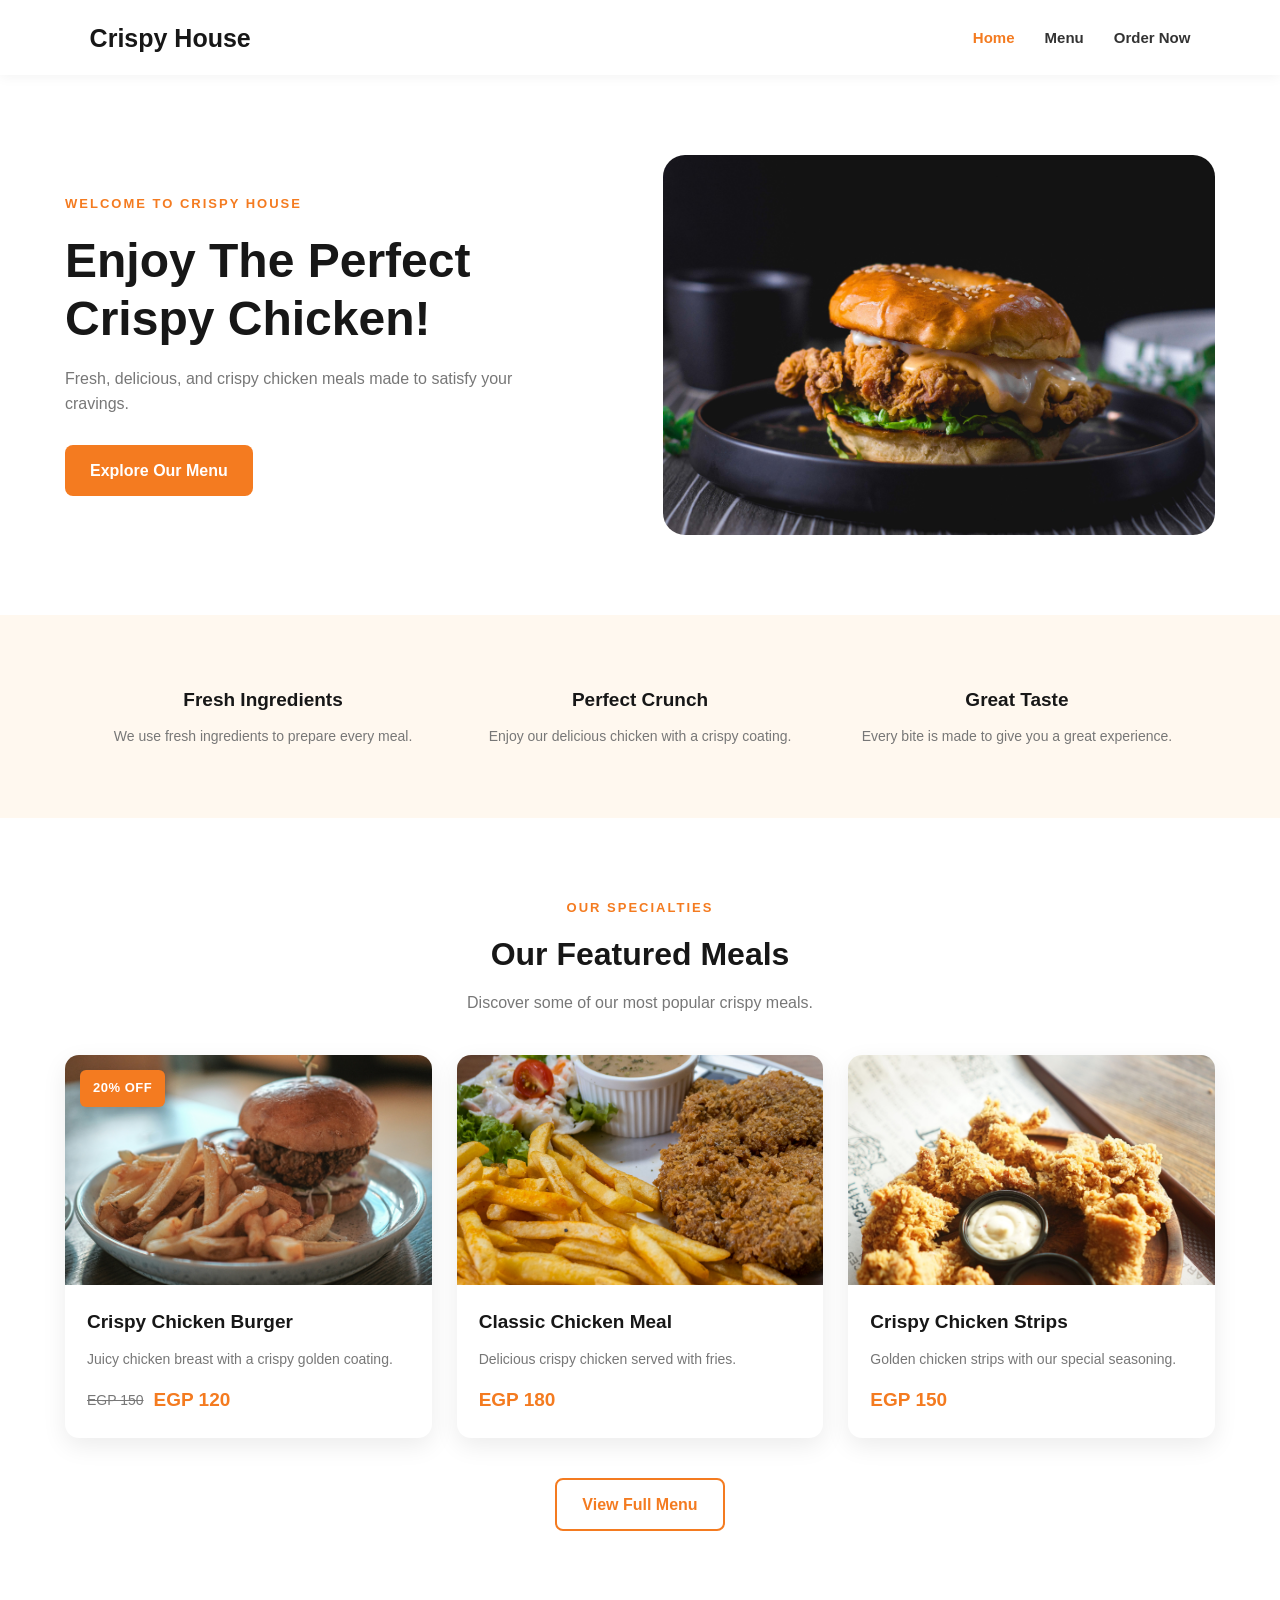
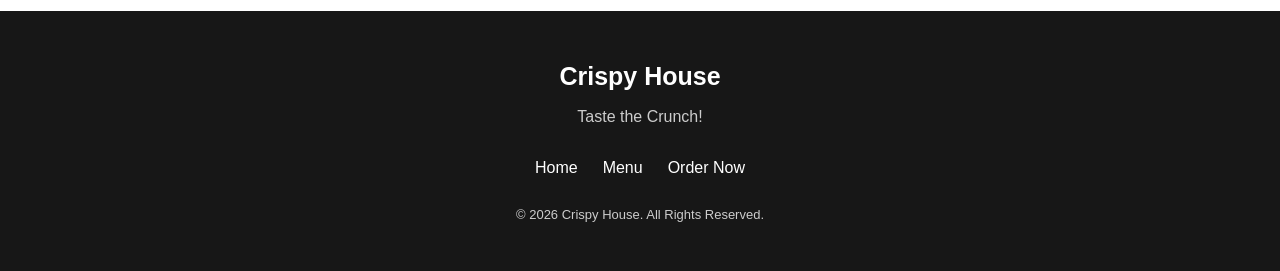
==== index.html @ 1173f4e4 "Add files via upload" ====
<!doctype html>
<html lang="en">
  <head>
    <meta charset="UTF-8" />
    <meta
      name="description"
      content="Discover delicious crispy chicken meals at Crispy House."
    />
    <meta name="viewport" content="width=device-width, initial-scale=1.0" />

    <title>Crispy House</title>

    <link rel="stylesheet" href="static/css/style.css" />
  </head>

  <body>
    <!-- Header -->
    <header class="main-header">
      <div class="logo">
        <a href="index.html">Crispy House</a>
      </div>

      <nav class="main-nav">
        <ul>
          <li><a href="index.html" class="active">Home</a></li>
          <li><a href="menu.html">Menu</a></li>
          <li><a href="order.html">Order Now</a></li>
        </ul>
      </nav>
    </header>

    <main>
      <!-- Hero Section -->
      <section class="hero">
        <div class="hero-content">
          <p class="hero-subtitle">WELCOME TO CRISPY HOUSE</p>

          <h1>Enjoy The Perfect Crispy Chicken!</h1>

          <p class="hero-description">
            Fresh, delicious, and crispy chicken meals made to satisfy your
            cravings.
          </p>

          <a href="menu.html" class="hero-button"> Explore Our Menu </a>
        </div>

        <div class="hero-image">
          <img
            src="static/images/branding/hero-chicken.jpg"
            alt="Crispy chicken sandwich with fresh ingredients"
          />
        </div>
      </section>

      <!-- Features Section -->
      <section class="features">
        <div class="feature">
          <h3>Fresh Ingredients</h3>
          <p>We use fresh ingredients to prepare every meal.</p>
        </div>

        <div class="feature">
          <h3>Perfect Crunch</h3>
          <p>Enjoy our delicious chicken with a crispy coating.</p>
        </div>

        <div class="feature">
          <h3>Great Taste</h3>
          <p>Every bite is made to give you a great experience.</p>
        </div>
      </section>

      <!-- Featured Meals Section -->
      <section class="featured-meals">
        <div class="section-heading">
          <p class="section-subtitle">OUR SPECIALTIES</p>

          <h2>Our Featured Meals</h2>

          <p>Discover some of our most popular crispy meals.</p>
        </div>

        <div class="meals-container">
          <!-- Meal 1: Discounted Burger -->
          <div class="meal-card">
            <div class="meal-image">
              <img
                src="static/images/products/crispy-burger.jpg"
                alt="Crispy Chicken Burger"
              />

              <span class="discount-badge">20% OFF</span>
            </div>

            <div class="meal-info">
              <h3>Crispy Chicken Burger</h3>

              <p>Juicy chicken breast with a crispy golden coating.</p>

              <div class="meal-pricing">
                <span class="old-price">EGP 150</span>
                <span class="meal-price">EGP 120</span>
              </div>
            </div>
          </div>

          <!-- Meal 2 -->
          <div class="meal-card">
            <div class="meal-image">
              <img
                src="static/images/products/chicken-meal.jpg"
                alt="Classic Crispy Chicken Meal with Fries"
              />
            </div>

            <div class="meal-info">
              <h3>Classic Chicken Meal</h3>

              <p>Delicious crispy chicken served with fries.</p>

              <span class="meal-price">EGP 180</span>
            </div>
          </div>

          <!-- Meal 3 -->
          <div class="meal-card">
            <div class="meal-image">
              <img
                src="static/images/products/chicken-strips.jpg"
                alt="Crispy Golden Chicken Strips"
              />
            </div>

            <div class="meal-info">
              <h3>Crispy Chicken Strips</h3>

              <p>Golden chicken strips with our special seasoning.</p>

              <span class="meal-price">EGP 150</span>
            </div>
          </div>
        </div>

        <div class="menu-link">
          <a href="menu.html">View Full Menu</a>
        </div>
      </section>
    </main>

    <!-- Footer -->
    <footer class="main-footer">
      <div class="footer-content">
        <h2>Crispy House</h2>

        <p>Taste the Crunch!</p>

        <nav class="footer-nav">
          <a href="index.html">Home</a>
          <a href="menu.html">Menu</a>
          <a href="order.html">Order Now</a>
        </nav>

        <p class="copyright">&copy; 2026 Crispy House. All Rights Reserved.</p>
      </div>
    </footer>
  </body>
</html>
---- static/css/style.css ----
/* =========================
   1. Global Styles
========================= */

:root {
  --primary-color: #f47b20;
  --primary-dark: #d9630d;
  --dark-color: #171717;
  --text-color: #333333;
  --muted-color: #777777;
  --background-color: #fff8ef;
  --white-color: #ffffff;
  --border-color: #eeeeee;

  --container-width: 1200px;

  --small-radius: 8px;
  --medium-radius: 14px;
  --large-radius: 22px;

  --shadow: 0 8px 25px rgba(0, 0, 0, 0.08);
  --transition: 0.3s ease;
}

* {
  margin: 0;
  padding: 0;
  box-sizing: border-box;
}

html {
  scroll-behavior: smooth;
}

body {
  font-family: Arial, Helvetica, sans-serif;
  color: var(--text-color);
  background-color: var(--white-color);
  line-height: 1.6;
}

a {
  text-decoration: none;
  color: inherit;
}

ul {
  list-style: none;
}

img {
  display: block;
  max-width: 100%;
}

/* =========================
   2. Header & Navigation
========================= */

.main-header {
  width: 100%;
  min-height: 75px;
  padding: 15px 7%;

  display: flex;
  align-items: center;
  justify-content: space-between;

  background-color: var(--white-color);
  box-shadow: 0 2px 12px rgba(0, 0, 0, 0.05);

  position: relative;
  z-index: 10;
}

.logo a {
  font-size: 25px;
  font-weight: bold;
  color: var(--dark-color);
}

.logo a:hover {
  color: var(--primary-color);
}

.main-nav ul {
  display: flex;
  align-items: center;
  gap: 30px;
}

.main-nav a {
  font-size: 15px;
  font-weight: 600;
  transition: var(--transition);
}

.main-nav a:hover,
.main-nav a.active {
  color: var(--primary-color);
}

/* =========================
   3. Home Hero Section
========================= */

.hero {
  max-width: var(--container-width);
  min-height: 540px;
  margin: 0 auto;
  padding: 70px 25px;

  display: flex;
  align-items: center;
  justify-content: space-between;
  gap: 45px;
}

.hero-content {
  flex: 1;
}

.hero-subtitle,
.section-subtitle {
  color: var(--primary-color);
  font-size: 13px;
  font-weight: bold;
  letter-spacing: 2px;
}

.hero-content h1 {
  color: var(--dark-color);
  font-size: 48px;
  line-height: 1.2;
  margin: 18px 0;
}

.hero-description {
  color: var(--muted-color);
  max-width: 500px;
  margin-bottom: 28px;
}

.hero-button {
  display: inline-block;
  padding: 13px 25px;
  background-color: var(--primary-color);
  color: var(--white-color);
  border-radius: var(--small-radius);
  font-weight: bold;
  transition: var(--transition);
}

.hero-button:hover {
  background-color: var(--primary-dark);
  transform: translateY(-3px);
}

.hero-image {
  flex: 1;
  height: 380px;
  border-radius: var(--large-radius);
  overflow: hidden;
}

.hero-image img {
  width: 100%;
  height: 100%;
  object-fit: cover;
}

/* =========================
   4. Features Section
========================= */

.features {
  padding: 55px 7%;
  background-color: var(--background-color);

  display: grid;
  grid-template-columns: repeat(3, 1fr);
  gap: 30px;
}

.feature {
  text-align: center;
  padding: 15px;
}

.feature h3 {
  color: var(--dark-color);
  margin-bottom: 10px;
  font-size: 19px;
}

.feature p {
  color: var(--muted-color);
  font-size: 14px;
}

/* =========================
   5. Featured Meals Section
========================= */

.featured-meals {
  max-width: var(--container-width);
  margin: 0 auto;
  padding: 80px 25px;
}

.section-heading {
  text-align: center;
  margin-bottom: 40px;
}

.section-heading h2 {
  color: var(--dark-color);
  font-size: 32px;
  margin: 10px 0;
}

.section-heading > p:last-child {
  color: var(--muted-color);
}

.meals-container {
  display: grid;
  grid-template-columns: repeat(3, minmax(0, 1fr));
  gap: 25px;
}

.meal-card {
  background-color: var(--white-color);
  border-radius: var(--medium-radius);
  overflow: hidden;
  box-shadow: var(--shadow);
  transition: var(--transition);
}

.meal-card:hover {
  transform: translateY(-7px);
}

.meal-image {
  height: 230px;
  position: relative;
  overflow: hidden;
}

.meal-image img {
  width: 100%;
  height: 100%;
  object-fit: cover;
  transition: var(--transition);
}

.meal-card:hover .meal-image img {
  transform: scale(1.06);
}

.meal-info {
  padding: 22px;
}

.meal-info h3 {
  color: var(--dark-color);
  margin-bottom: 10px;
  font-size: 19px;
}

.meal-info p {
  color: var(--muted-color);
  font-size: 14px;
  margin-bottom: 15px;
}

.meal-price {
  display: inline-block;
  color: var(--primary-color);
  font-size: 19px;
  font-weight: bold;
}

.menu-link {
  text-align: center;
  margin-top: 40px;
}

.menu-link a {
  display: inline-block;
  padding: 12px 25px;
  border: 2px solid var(--primary-color);
  color: var(--primary-color);
  border-radius: var(--small-radius);
  font-weight: bold;
  transition: var(--transition);
}

.menu-link a:hover {
  background-color: var(--primary-color);
  color: var(--white-color);
}

/* =========================
   6. Menu Hero Section
========================= */

.menu-hero {
  background-color: var(--background-color);
  text-align: center;
  padding: 90px 20px 70px;
}

.menu-hero h1 {
  font-size: 42px;
  color: var(--dark-color);
  margin: 12px 0;
}

.menu-hero > p:last-child {
  color: var(--muted-color);
  max-width: 650px;
  margin: 0 auto;
  line-height: 1.7;
}

/* =========================
   7. Menu Products Section
========================= */

.menu-section {
  max-width: var(--container-width);
  margin: 0 auto;
  padding: 70px 20px;
}

.menu-category {
  margin-bottom: 80px;
  scroll-margin-top: 30px;
}

.menu-category:last-child {
  margin-bottom: 0;
}

.menu-category .section-heading {
  text-align: center;
  margin-bottom: 35px;
}

.menu-category .section-heading h2 {
  color: var(--dark-color);
  font-size: 30px;
  margin: 10px 0;
}

.menu-products {
  display: grid;
  grid-template-columns: repeat(3, minmax(0, 1fr));
  gap: 25px;
}

.product-card {
  background-color: var(--white-color);
  border-radius: var(--medium-radius);
  overflow: hidden;
  box-shadow: var(--shadow);
  transition: var(--transition);
}

.product-card:hover {
  transform: translateY(-7px);
}

.product-image {
  height: 230px;
  position: relative;
  overflow: hidden;
}

.product-image img {
  width: 100%;
  height: 100%;
  object-fit: cover;
  transition: var(--transition);
}

.product-card:hover .product-image img {
  transform: scale(1.05);
}

.product-info {
  padding: 22px;
}

.product-info h3 {
  color: var(--dark-color);
  font-size: 20px;
  margin-bottom: 12px;
}

.product-info > p {
  color: var(--muted-color);
  font-size: 14px;
  line-height: 1.7;
  min-height: 48px;
  margin-bottom: 20px;
}

.product-bottom {
  display: flex;
  align-items: center;
  justify-content: space-between;
  gap: 10px;
}

.product-price {
  color: var(--primary-color);
  font-size: 19px;
  font-weight: bold;
}

.product-button {
  display: inline-block;
  background-color: var(--primary-color);
  color: var(--white-color);
  padding: 10px 15px;
  border-radius: var(--small-radius);
  font-size: 13px;
  font-weight: bold;
  transition: var(--transition);
}

.product-button:hover {
  background-color: var(--primary-dark);
  color: var(--white-color);
}

/* =========================
   8. Discount System
========================= */

.discount-badge {
  position: absolute;
  top: 15px;
  left: 15px;
  z-index: 2;

  background-color: var(--primary-color);
  color: var(--white-color);

  padding: 8px 13px;
  border-radius: 6px;

  font-size: 13px;
  font-weight: bold;
  letter-spacing: 0.5px;

  box-shadow: 0 4px 12px rgba(0, 0, 0, 0.2);

  transition: var(--transition);
  animation: discountPulse 2.5s ease-in-out infinite;
}

.product-card:hover .discount-badge,
.meal-card:hover .discount-badge {
  background-color: var(--primary-dark);
  transform: scale(1.08) rotate(-3deg);
  animation-play-state: paused;
}

.product-pricing,
.meal-pricing {
  display: flex;
  align-items: center;
  gap: 10px;
  flex-wrap: wrap;
}

.old-price {
  color: var(--muted-color);
  text-decoration: line-through;
  font-size: 14px;
  font-weight: normal;
}

.product-pricing .product-price,
.meal-pricing .meal-price {
  color: var(--primary-color);
  font-size: 19px;
  font-weight: bold;
}

@keyframes discountPulse {
  0%,
  100% {
    box-shadow: 0 4px 12px rgba(0, 0, 0, 0.2);
  }

  50% {
    box-shadow: 0 4px 18px rgba(244, 123, 32, 0.5);
  }
}

/* =========================
   9. Footer
========================= */

.main-footer {
  background-color: var(--dark-color);
  color: var(--white-color);
  text-align: center;
  padding: 45px 20px;
}

.footer-content h2 {
  font-size: 25px;
  margin-bottom: 8px;
}

.footer-content > p {
  color: #cccccc;
}

.footer-nav {
  display: flex;
  justify-content: center;
  gap: 25px;
  margin: 25px 0;
}

.footer-nav a {
  color: var(--white-color);
  transition: var(--transition);
}

.footer-nav a:hover {
  color: var(--primary-color);
}

.copyright {
  font-size: 13px;
  color: #999999;
  margin-top: 20px;
}

/* =========================
   10. Responsive Design
========================= */

@media (max-width: 992px) {
  .hero-content h1 {
    font-size: 38px;
  }

  .meals-container,
  .menu-products {
    grid-template-columns: repeat(2, minmax(0, 1fr));
  }
}

@media (max-width: 768px) {
  .main-header {
    padding: 15px 5%;
    flex-direction: column;
    gap: 15px;
  }

  .main-nav ul {
    gap: 20px;
  }

  .hero {
    flex-direction: column;
    text-align: center;
    padding: 50px 20px;
  }

  .hero-content h1 {
    font-size: 35px;
  }

  .hero-description {
    margin-left: auto;
    margin-right: auto;
  }

  .hero-image {
    width: 100%;
    height: 300px;
  }

  .features {
    grid-template-columns: 1fr;
    gap: 15px;
  }

  .menu-hero {
    padding: 65px 20px 50px;
  }

  .menu-hero h1 {
    font-size: 32px;
  }

  .menu-section {
    padding: 50px 20px;
  }

  .menu-category {
    margin-bottom: 60px;
  }
}

@media (max-width: 480px) {
  .meals-container,
  .menu-products {
    grid-template-columns: 1fr;
  }

  .product-image,
  .meal-image {
    height: 220px;
  }

  .product-info,
  .meal-info {
    padding: 18px;
  }

  .main-nav ul {
    gap: 14px;
  }

  .main-nav a {
    font-size: 13px;
  }

  .hero-content h1 {
    font-size: 30px;
  }

  .section-heading h2 {
    font-size: 27px;
  }

  .discount-badge {
    top: 10px;
    left: 10px;
    padding: 7px 10px;
    font-size: 12px;
  }

  .product-pricing,
  .meal-pricing {
    gap: 7px;
  }

  .product-bottom {
    flex-wrap: wrap;
  }
}

/* =========================
   11. Accessibility
========================= */

@media (prefers-reduced-motion: reduce) {
  *,
  *::before,
  *::after {
    scroll-behavior: auto !important;
    animation-duration: 0.01ms !important;
    animation-iteration-count: 1 !important;
    transition-duration: 0.01ms !important;
  }
}

/* =========================
   12. Order Page
========================= */

.order-hero {
  background-color: var(--background-color);
  text-align: center;
  padding: 75px 20px 60px;
}

.order-hero h1 {
  color: var(--dark-color);
  font-size: 42px;
  margin: 12px 0;
}

.order-hero > p:last-child {
  color: var(--muted-color);
}

/* Order Section */

.order-section {
  max-width: 1000px;
  margin: 0 auto;
  padding: 65px 20px;
}

.order-form {
  display: flex;
  flex-direction: column;
  gap: 45px;
}

.order-step {
  background-color: var(--white-color);
  border: 1px solid var(--border-color);
  border-radius: var(--large-radius);
  padding: 30px;
  box-shadow: var(--shadow);
}

.order-step-heading {
  display: flex;
  align-items: center;
  gap: 15px;
  margin-bottom: 30px;
}

.step-number {
  width: 42px;
  height: 42px;
  flex-shrink: 0;

  display: flex;
  align-items: center;
  justify-content: center;

  background-color: var(--primary-color);
  color: var(--white-color);

  border-radius: 50%;
  font-size: 20px;
  font-weight: bold;
}

.order-step-heading h2 {
  color: var(--dark-color);
  font-size: 24px;
}

.order-step-heading p {
  color: var(--muted-color);
  font-size: 14px;
}

/* Order Products */

.order-products {
  display: grid;
  grid-template-columns: repeat(3, minmax(0, 1fr));
  gap: 20px;
}

.order-product-card {
  overflow: hidden;
  border: 1px solid var(--border-color);
  border-radius: var(--medium-radius);
  transition: var(--transition);
}

.order-product-card:hover {
  transform: translateY(-5px);
  box-shadow: var(--shadow);
}

.order-product-image {
  height: 180px;
  overflow: hidden;
}

.order-product-image img {
  width: 100%;
  height: 100%;
  object-fit: cover;
}

.order-product-info {
  padding: 18px;
}

.order-product-info h3 {
  color: var(--dark-color);
  font-size: 17px;
  margin-bottom: 8px;
}

.order-product-info > p {
  color: var(--primary-color);
  font-weight: bold;
  font-size: 18px;
  margin-bottom: 15px;
}

.order-product-info label {
  display: block;
  color: var(--text-color);
  font-size: 14px;
  font-weight: bold;
  margin-bottom: 7px;
}

.order-product-info input {
  width: 100%;
  padding: 10px;
  border: 1px solid var(--border-color);
  border-radius: var(--small-radius);
  font-size: 15px;
  outline: none;
}

.order-product-info input:focus {
  border-color: var(--primary-color);
}

/* Customer Details */

.customer-details {
  display: flex;
  flex-direction: column;
  gap: 20px;
}

.form-group {
  display: flex;
  flex-direction: column;
  gap: 8px;
}

.form-group label {
  color: var(--dark-color);
  font-size: 15px;
  font-weight: bold;
}

.form-group input,
.form-group textarea {
  width: 100%;
  padding: 13px 15px;

  border: 1px solid var(--border-color);
  border-radius: var(--small-radius);

  font-family: inherit;
  font-size: 14px;

  outline: none;
  transition: var(--transition);
}

.form-group input:focus,
.form-group textarea:focus {
  border-color: var(--primary-color);
}

.form-group textarea {
  resize: vertical;
}

/* Order Summary */

.order-summary {
  background-color: var(--background-color);
  padding: 30px;
  border-radius: var(--medium-radius);
}

.order-summary h2 {
  color: var(--dark-color);
  font-size: 23px;
  margin-bottom: 10px;
}

.order-summary > p {
  color: var(--muted-color);
  font-size: 14px;
  margin-bottom: 25px;
}

.summary-total {
  display: flex;
  justify-content: space-between;
  align-items: center;
  gap: 15px;

  padding: 20px 0;
  border-top: 1px solid var(--border-color);
  border-bottom: 1px solid var(--border-color);

  margin-bottom: 25px;
}

.summary-total span {
  color: var(--dark-color);
  font-weight: bold;
}

.summary-total strong {
  color: var(--primary-color);
}

.confirm-order-button {
  width: 100%;
  padding: 14px;

  background-color: var(--primary-color);
  color: var(--white-color);

  border: none;
  border-radius: var(--small-radius);

  font-size: 16px;
  font-weight: bold;
  cursor: pointer;

  transition: var(--transition);
}

.confirm-order-button:hover {
  background-color: var(--primary-dark);
}

/* Order Responsive Design */

@media (max-width: 768px) {
  .order-hero {
    padding: 60px 20px 45px;
  }

  .order-hero h1 {
    font-size: 32px;
  }

  .order-products {
    grid-template-columns: repeat(2, minmax(0, 1fr));
  }

  .order-step {
    padding: 22px;
  }
}

@media (max-width: 480px) {
  .order-products {
    grid-template-columns: 1fr;
  }

  .order-product-image {
    height: 220px;
  }

  .order-step-heading h2 {
    font-size: 20px;
  }

  .summary-total {
    flex-direction: column;
    align-items: flex-start;
  }

  .order-summary {
    padding: 22px;
  }
}
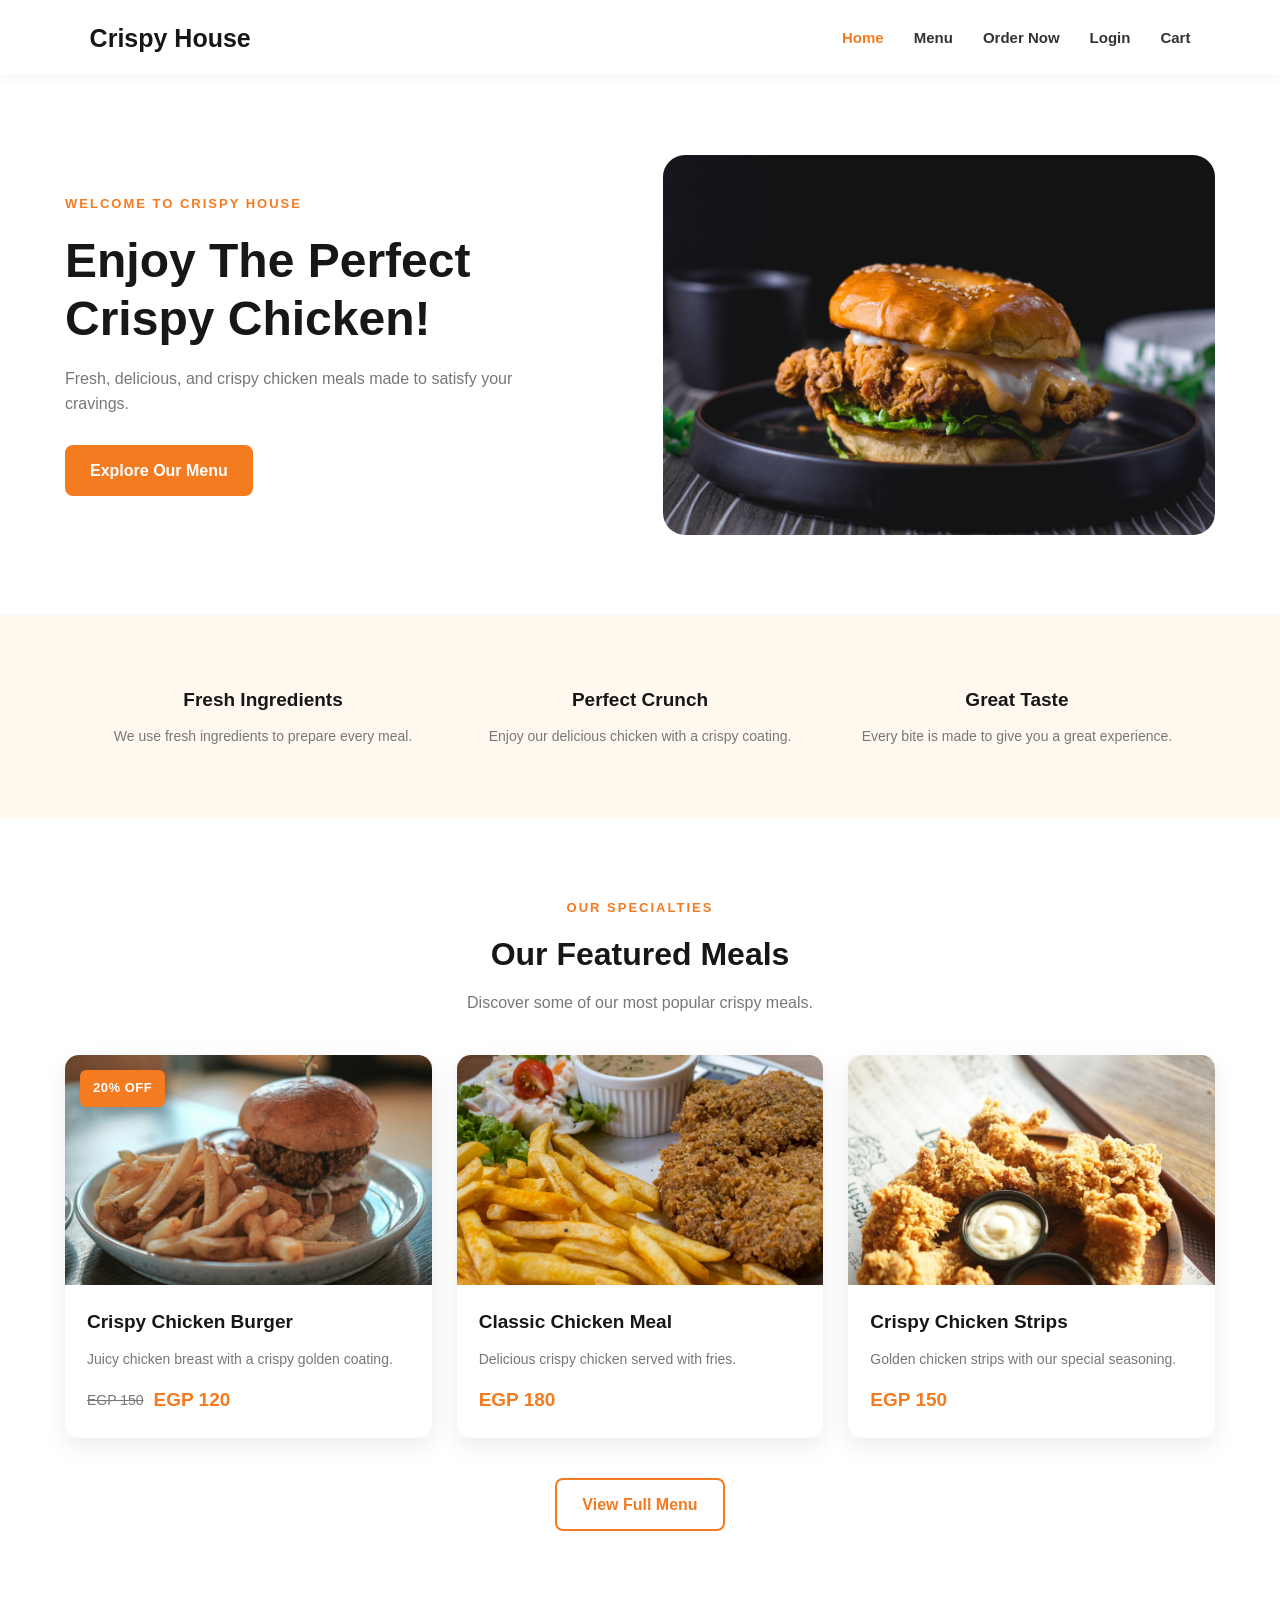
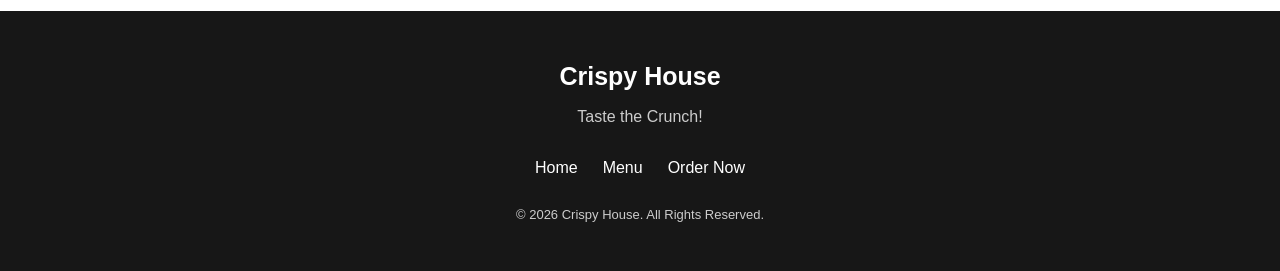
==== commit 590ca551: "Update Crispy House website Update Crispy House website" ====
--- a/index.html
+++ b/index.html
@@ -1,4 +1,4 @@
-<!doctype html>
+﻿<!doctype html>
 <html lang="en">
   <head>
     <meta charset="UTF-8" />
@@ -23,8 +23,10 @@
       <nav class="main-nav">
         <ul>
           <li><a href="index.html" class="active">Home</a></li>
-          <li><a href="menu.html">Menu</a></li>
-          <li><a href="order.html">Order Now</a></li>
+          <li><a href="templates/menu.html">Menu</a></li>
+          <li><a href="templates/order.html">Order Now</a></li>
+          <li><a href="templates/login.html">Login</a></li>
+          <li><a href="templates/cart.html">Cart</a></li>
         </ul>
       </nav>
     </header>
@@ -42,7 +44,7 @@
             cravings.
           </p>
 
-          <a href="menu.html" class="hero-button"> Explore Our Menu </a>
+          <a href="templates/menu.html" class="hero-button"> Explore Our Menu </a>
         </div>
 
         <div class="hero-image">
@@ -143,7 +145,7 @@
         </div>
 
         <div class="menu-link">
-          <a href="menu.html">View Full Menu</a>
+          <a href="templates/menu.html">View Full Menu</a>
         </div>
       </section>
     </main>
@@ -157,8 +159,8 @@
 
         <nav class="footer-nav">
           <a href="index.html">Home</a>
-          <a href="menu.html">Menu</a>
-          <a href="order.html">Order Now</a>
+          <a href="templates/menu.html">Menu</a>
+          <a href="templates/order.html">Order Now</a>
         </nav>
 
         <p class="copyright">&copy; 2026 Crispy House. All Rights Reserved.</p>
@@ -166,3 +168,7 @@
     </footer>
   </body>
 </html>
+
+
+
+
--- a/static/css/style.css
+++ b/static/css/style.css
@@ -676,6 +676,7 @@
   }
 }
 
+
 /* =========================
    12. Order Page
 ========================= */
@@ -928,6 +929,13 @@
   background-color: var(--primary-dark);
 }
 
+/* Summary Link Button (full-width link styled as a button) */
+
+.summary-button {
+  display: block;
+  text-align: center;
+}
+
 /* Order Responsive Design */
 
 @media (max-width: 768px) {
@@ -970,3 +978,304 @@
     padding: 22px;
   }
 }
+
+/* =========================
+   13. Auth Pages (Login & Signup)
+========================= */
+
+.auth-section {
+  max-width: 480px;
+  margin: 0 auto;
+  padding: 65px 20px;
+}
+
+.auth-card {
+  background-color: var(--white-color);
+  border: 1px solid var(--border-color);
+  border-radius: var(--large-radius);
+  padding: 30px;
+  box-shadow: var(--shadow);
+}
+
+.auth-form {
+  display: flex;
+  flex-direction: column;
+  gap: 20px;
+}
+
+.auth-switch {
+  text-align: center;
+  margin-top: 22px;
+  font-size: 14px;
+  color: var(--muted-color);
+}
+
+.auth-switch a {
+  color: var(--primary-color);
+  font-weight: bold;
+  transition: var(--transition);
+}
+
+.auth-switch a:hover {
+  color: var(--primary-dark);
+}
+
+@media (max-width: 480px) {
+  .auth-card {
+    padding: 22px;
+  }
+}
+
+
+/* =========================
+   14. Cart Page
+========================= */
+
+.cart-layout {
+  display: grid;
+  grid-template-columns: minmax(0, 2fr) minmax(0, 1fr);
+  gap: 30px;
+  align-items: start;
+}
+
+.cart-layout[hidden] {
+  display: none;
+}
+
+.cart-item {
+  display: flex;
+  align-items: center;
+  gap: 18px;
+  padding: 18px 0;
+  border-bottom: 1px solid var(--border-color);
+}
+
+.cart-item:first-child {
+  padding-top: 0;
+}
+
+.cart-item:last-child {
+  padding-bottom: 0;
+  border-bottom: none;
+}
+
+.cart-item-image {
+  width: 90px;
+  height: 90px;
+  flex-shrink: 0;
+  border-radius: var(--medium-radius);
+  overflow: hidden;
+}
+
+.cart-item-image img {
+  width: 100%;
+  height: 100%;
+  object-fit: cover;
+}
+
+.cart-item-info h3 {
+  color: var(--dark-color);
+  font-size: 17px;
+  margin-bottom: 4px;
+}
+
+.cart-item-price {
+  color: var(--primary-color);
+  font-size: 18px;
+  font-weight: bold;
+}
+
+.cart-item-quantity {
+  color: var(--muted-color);
+  font-size: 14px;
+}
+
+.summary-row {
+  display: flex;
+  justify-content: space-between;
+  gap: 15px;
+  margin-bottom: 15px;
+  color: var(--muted-color);
+}
+
+.cart-checkout {
+  display: block;
+  text-align: center;
+}
+
+.cart-empty {
+  text-align: center;
+}
+
+.cart-empty h2 {
+  color: var(--dark-color);
+  font-size: 24px;
+  margin-bottom: 10px;
+}
+
+.cart-empty > p {
+  color: var(--muted-color);
+}
+
+/* Cart Responsive Design */
+
+@media (max-width: 768px) {
+  .cart-layout {
+    grid-template-columns: 1fr;
+  }
+}
+
+@media (max-width: 480px) {
+  .cart-item-image {
+    width: 72px;
+    height: 72px;
+  }
+}
+
+/* ==============================
+   ORDER CONFIRMATION PAGE
+============================== */
+
+.confirmation-section {
+  min-height: 75vh;
+  display: flex;
+  align-items: center;
+  justify-content: center;
+  padding: 70px 20px;
+  background: var(--cream-color);
+}
+
+.confirmation-card {
+  width: 100%;
+  max-width: 650px;
+  margin: 0 auto;
+  padding: 50px 40px;
+  text-align: center;
+  background: var(--white-color);
+  border-radius: 20px;
+  box-shadow: 0 10px 35px rgba(0, 0, 0, 0.08);
+}
+
+.confirmation-icon {
+  width: 85px;
+  height: 85px;
+  margin: 0 auto 25px;
+  display: flex;
+  align-items: center;
+  justify-content: center;
+  background: #e8f7ed;
+  color: #249b52;
+  border-radius: 50%;
+  font-size: 48px;
+  font-weight: bold;
+}
+
+.confirmation-label {
+  display: inline-block;
+  margin-bottom: 15px;
+  color: var(--primary-color);
+  font-size: 13px;
+  font-weight: 700;
+  letter-spacing: 2px;
+}
+
+.confirmation-card h1 {
+  margin-bottom: 15px;
+  color: var(--dark-color);
+  font-size: 32px;
+  line-height: 1.3;
+}
+
+.confirmation-message {
+  max-width: 480px;
+  margin: 0 auto 30px;
+  color: var(--muted-color);
+  font-size: 16px;
+  line-height: 1.7;
+}
+
+.preparation-status {
+  display: flex;
+  align-items: center;
+  gap: 15px;
+  padding: 20px;
+  margin-bottom: 30px;
+  text-align: left;
+  background: #fff8ef;
+  border: 1px solid #f5dfc8;
+  border-radius: 12px;
+}
+
+.status-dot {
+  width: 13px;
+  height: 13px;
+  flex-shrink: 0;
+  background: var(--primary-color);
+  border-radius: 50%;
+  box-shadow: 0 0 0 5px rgba(244, 123, 32, 0.15);
+}
+
+.preparation-status h2 {
+  margin-bottom: 5px;
+  color: var(--dark-color);
+  font-size: 17px;
+}
+
+.preparation-status p {
+  color: var(--muted-color);
+  font-size: 14px;
+  line-height: 1.5;
+}
+
+.confirmation-footer {
+  margin-bottom: 25px;
+  color: var(--muted-color);
+  font-size: 14px;
+  line-height: 1.8;
+}
+
+.confirmation-actions {
+  display: flex;
+  justify-content: center;
+  flex-wrap: wrap;
+  gap: 12px;
+}
+
+.confirmation-actions a {
+  min-width: 160px;
+}
+
+@media (max-width: 576px) {
+  .confirmation-section {
+    padding: 40px 15px;
+  }
+
+  .confirmation-card {
+    padding: 35px 20px;
+  }
+
+  .confirmation-card h1 {
+    font-size: 25px;
+  }
+
+  .confirmation-message {
+    font-size: 14px;
+  }
+
+  .preparation-status {
+    padding: 15px;
+  }
+
+  .preparation-status h2 {
+    font-size: 15px;
+  }
+
+  .confirmation-actions {
+    flex-direction: column;
+  }
+
+  .confirmation-actions a {
+    width: 100%;
+  }
+}
+
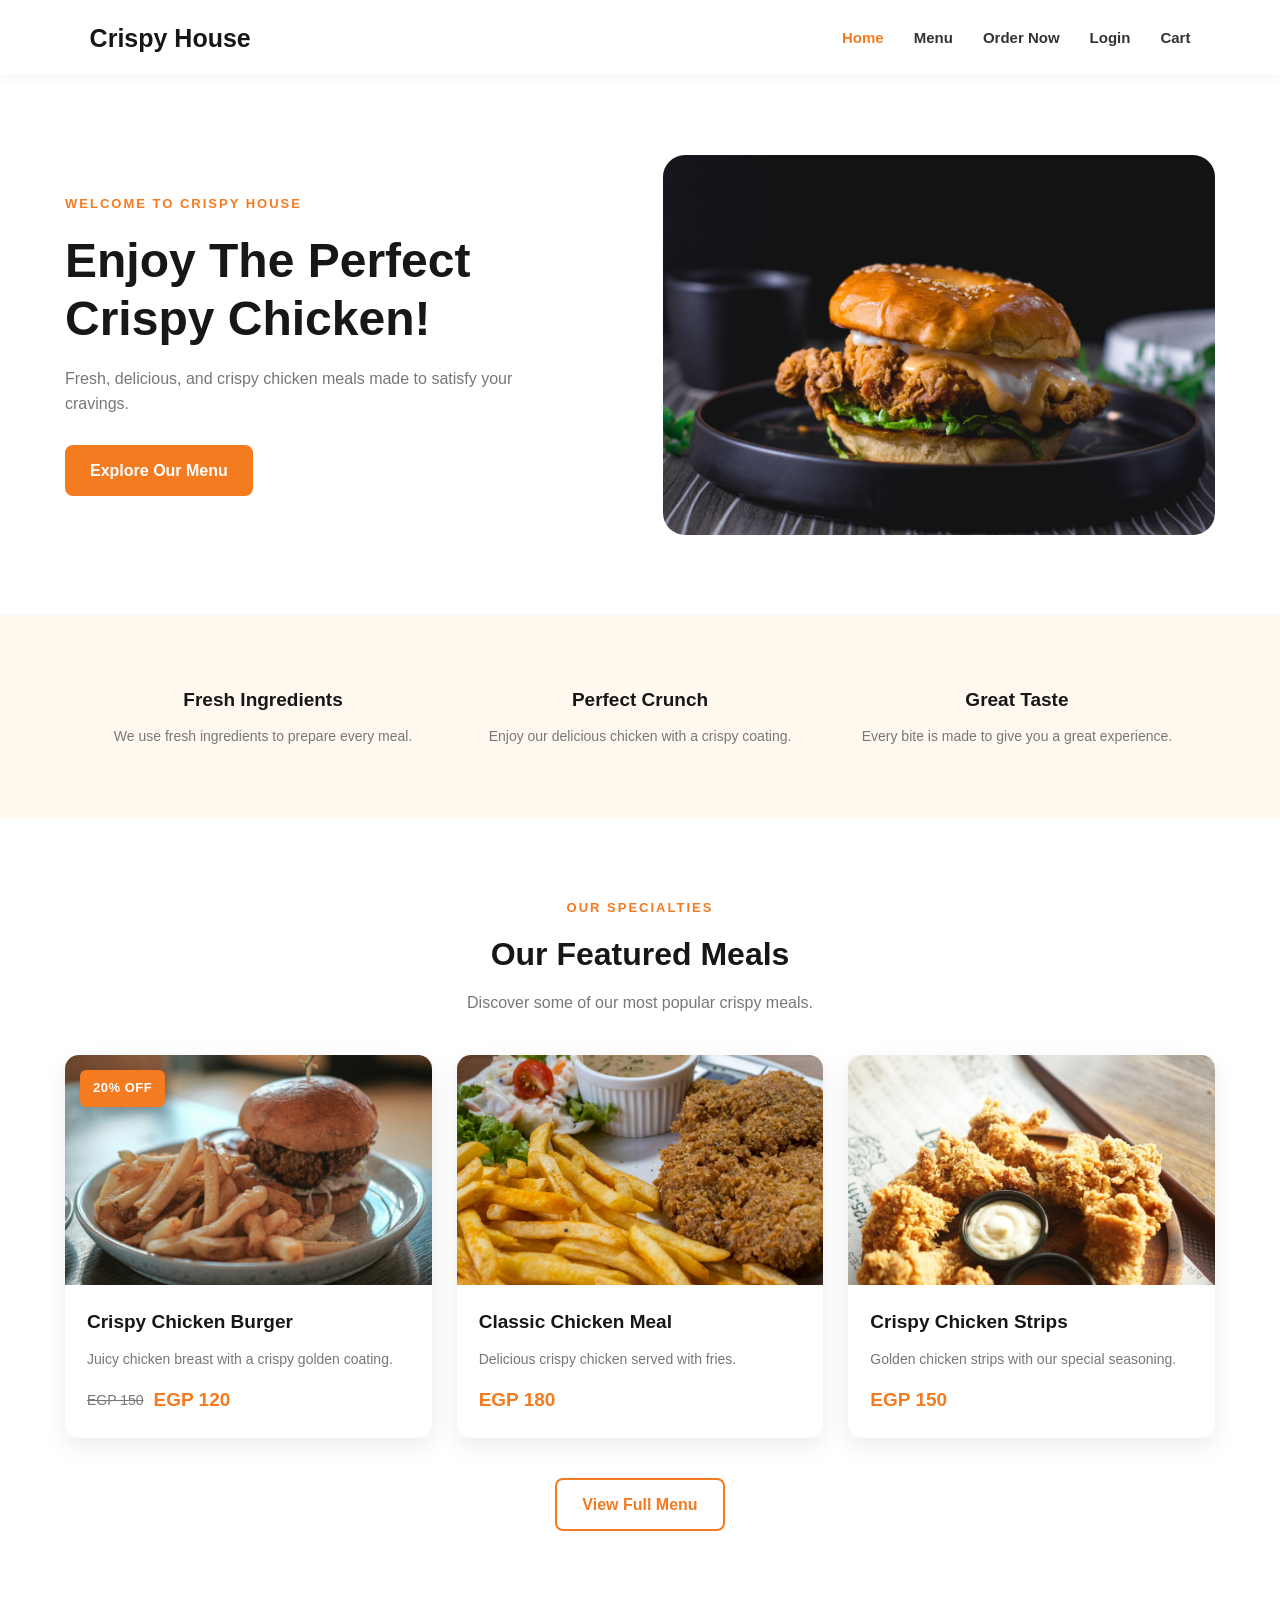
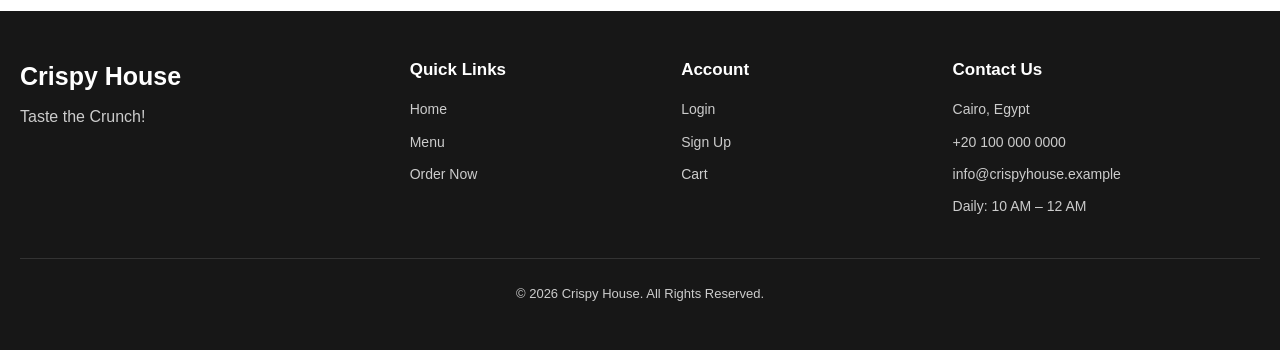
==== commit e3593827: "تحديث" ====
--- a/index.html
+++ b/index.html
@@ -1,4 +1,4 @@
-﻿<!doctype html>
+<!doctype html>
 <html lang="en">
   <head>
     <meta charset="UTF-8" />
@@ -10,7 +10,7 @@
 
     <title>Crispy House</title>
 
-    <link rel="stylesheet" href="static/css/style.css" />
+    <link rel="stylesheet" href="../static/css/style.css" />
   </head>
 
   <body>
@@ -23,10 +23,10 @@
       <nav class="main-nav">
         <ul>
           <li><a href="index.html" class="active">Home</a></li>
-          <li><a href="templates/menu.html">Menu</a></li>
-          <li><a href="templates/order.html">Order Now</a></li>
-          <li><a href="templates/login.html">Login</a></li>
-          <li><a href="templates/cart.html">Cart</a></li>
+          <li><a href="menu.html">Menu</a></li>
+          <li><a href="order.html">Order Now</a></li>
+          <li><a href="login.html">Login</a></li>
+          <li><a href="cart.html">Cart</a></li>
         </ul>
       </nav>
     </header>
@@ -44,12 +44,12 @@
             cravings.
           </p>
 
-          <a href="templates/menu.html" class="hero-button"> Explore Our Menu </a>
+          <a href="menu.html" class="hero-button"> Explore Our Menu </a>
         </div>
 
         <div class="hero-image">
           <img
-            src="static/images/branding/hero-chicken.jpg"
+            src="../static/images/branding/hero-chicken.jpg"
             alt="Crispy chicken sandwich with fresh ingredients"
           />
         </div>
@@ -88,7 +88,7 @@
           <div class="meal-card">
             <div class="meal-image">
               <img
-                src="static/images/products/crispy-burger.jpg"
+                src="../static/images/products/crispy-burger.jpg"
                 alt="Crispy Chicken Burger"
               />
 
@@ -111,7 +111,7 @@
           <div class="meal-card">
             <div class="meal-image">
               <img
-                src="static/images/products/chicken-meal.jpg"
+                src="../static/images/products/chicken-meal.jpg"
                 alt="Classic Crispy Chicken Meal with Fries"
               />
             </div>
@@ -129,7 +129,7 @@
           <div class="meal-card">
             <div class="meal-image">
               <img
-                src="static/images/products/chicken-strips.jpg"
+                src="../static/images/products/chicken-strips.jpg"
                 alt="Crispy Golden Chicken Strips"
               />
             </div>
@@ -145,30 +145,57 @@
         </div>
 
         <div class="menu-link">
-          <a href="templates/menu.html">View Full Menu</a>
+          <a href="menu.html">View Full Menu</a>
         </div>
       </section>
     </main>
 
+    <!-- Footer -->
     <!-- Footer -->
     <footer class="main-footer">
       <div class="footer-content">
-        <h2>Crispy House</h2>
-
-        <p>Taste the Crunch!</p>
-
-        <nav class="footer-nav">
-          <a href="index.html">Home</a>
-          <a href="templates/menu.html">Menu</a>
-          <a href="templates/order.html">Order Now</a>
-        </nav>
+        <div class="footer-grid">
+          <!-- Brand -->
+          <div class="footer-column footer-brand">
+            <h2>Crispy House</h2>
+            <p>Taste the Crunch!</p>
+          </div>
+
+          <!-- Quick Links -->
+          <div class="footer-column">
+            <h3>Quick Links</h3>
+            <ul class="footer-links">
+              <li><a href="index.html">Home</a></li>
+              <li><a href="menu.html">Menu</a></li>
+              <li><a href="order.html">Order Now</a></li>
+            </ul>
+          </div>
+
+          <!-- Account -->
+          <div class="footer-column">
+            <h3>Account</h3>
+            <ul class="footer-links">
+              <li><a href="login.html">Login</a></li>
+              <li><a href="signup.html">Sign Up</a></li>
+              <li><a href="cart.html">Cart</a></li>
+            </ul>
+          </div>
+
+          <!-- Contact -->
+          <div class="footer-column">
+            <h3>Contact Us</h3>
+            <!-- PLACEHOLDER DATA: replace with the real restaurant info -->
+            <ul class="footer-contact">
+              <li>Cairo, Egypt</li>
+              <li>+20 100 000 0000</li>
+              <li>info@crispyhouse.example</li>
+              <li>Daily: 10 AM – 12 AM</li>
+            </ul>
+          </div>
+        </div>
 
         <p class="copyright">&copy; 2026 Crispy House. All Rights Reserved.</p>
       </div>
     </footer>
   </body>
 </html>
-
-
-
-
--- a/static/css/style.css
+++ b/static/css/style.css
@@ -1279,3 +1279,58 @@
   }
 }
 
+
+/* =========================
+   15. Footer Columns
+========================= */
+
+.footer-grid {
+  display: grid;
+  grid-template-columns: 1.5fr 1fr 1fr 1.3fr;
+  gap: 35px;
+  text-align: left;
+  padding-bottom: 30px;
+  border-bottom: 1px solid #333333;
+}
+
+.footer-column h3 {
+  color: var(--white-color);
+  font-size: 17px;
+  margin-bottom: 15px;
+}
+
+.footer-brand p {
+  color: #cccccc;
+}
+
+.footer-links li,
+.footer-contact li {
+  color: #cccccc;
+  font-size: 14px;
+  margin-bottom: 10px;
+}
+
+.footer-links a {
+  transition: var(--transition);
+}
+
+.footer-links a:hover {
+  color: var(--primary-color);
+}
+
+.footer-grid + .copyright {
+  margin-top: 25px;
+}
+
+@media (max-width: 768px) {
+  .footer-grid {
+    grid-template-columns: repeat(2, minmax(0, 1fr));
+  }
+}
+
+@media (max-width: 480px) {
+  .footer-grid {
+    grid-template-columns: 1fr;
+    text-align: center;
+  }
+}
